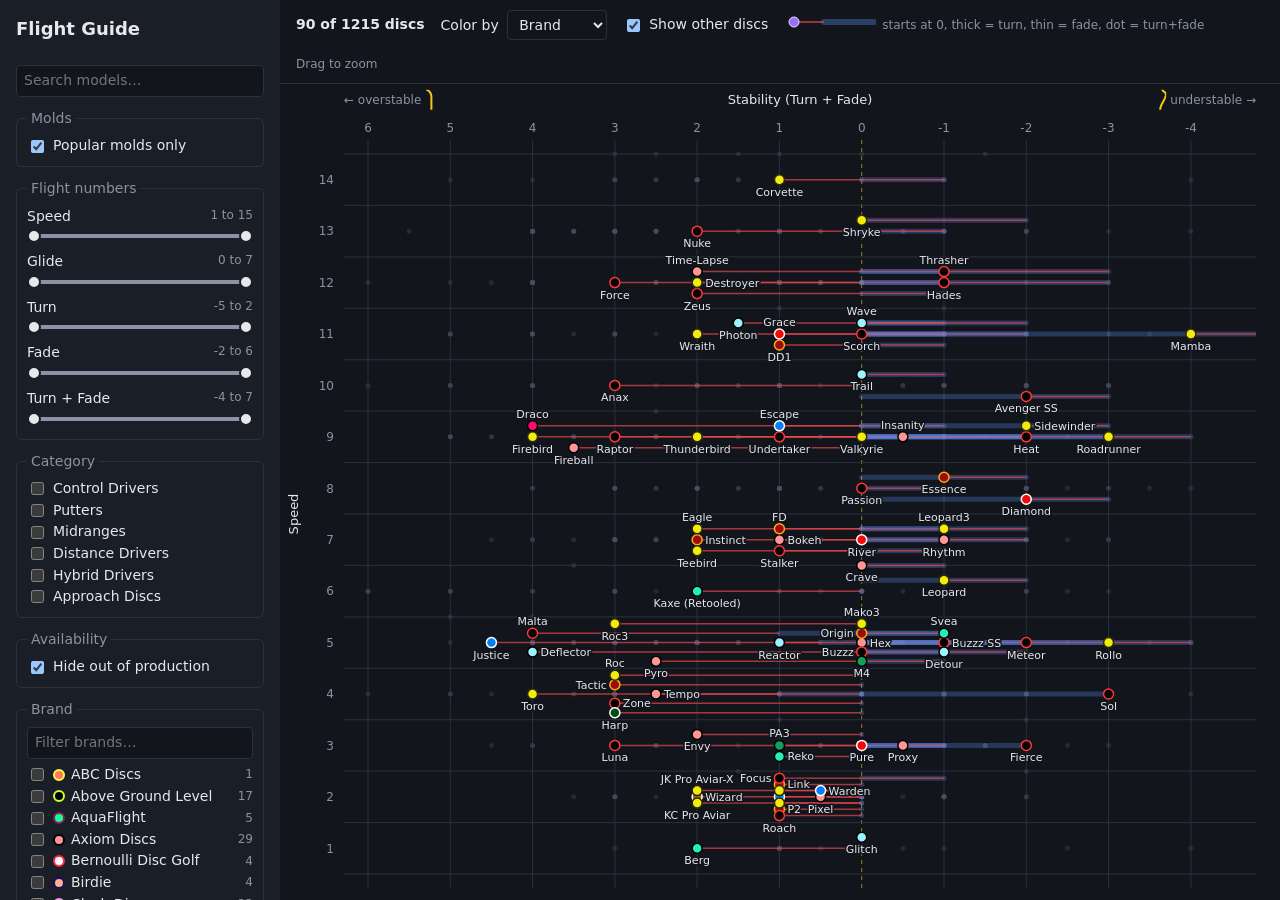
==== static/index.html @ 22c085ea "mobile: phase 3" ====
<!doctype html>
<html lang="en">
  <head>
    <meta charset="utf-8" />
    <meta name="viewport" content="width=device-width, initial-scale=1" />
    <title>Flight Guide</title>
    <link
      rel="icon"
      href="data:image/svg+xml,<svg xmlns='http://www.w3.org/2000/svg' viewBox='0 0 16 16'><text x='8' y='13' font-size='15' text-anchor='middle'>🥏</text></svg>"
    />
    <link rel="stylesheet" href="style.css" />
    <script type="module" src="app.js"></script>
  </head>
  <body>
    <form id="filters" tabindex="-1" aria-label="Filters">
      <h1>Flight Guide</h1>

      <!-- on a narrow screen the toolbar's display controls move in here -->
      <fieldset id="display-fieldset">
        <legend>Display</legend>
      </fieldset>

      <input id="q" name="q" type="search" placeholder="Search models…" autocomplete="off" />

      <fieldset>
        <legend>Molds</legend>
        <label class="check"><input type="checkbox" id="popular" checked /> Popular molds only</label>
      </fieldset>

      <fieldset>
        <legend>Flight numbers</legend>
        <div id="ranges" class="ranges"></div>
      </fieldset>

      <fieldset>
        <legend>Category</legend>
        <div id="categories" class="checks"></div>
      </fieldset>

      <fieldset>
        <legend>Availability</legend>
        <label class="check"><input type="checkbox" id="hide-oop" checked /> Hide out of production</label>
      </fieldset>

      <fieldset class="brands">
        <legend>Brand <button type="button" id="clear-brands" class="link" hidden>clear</button></legend>
        <input id="brand-search" type="search" placeholder="Filter brands…" autocomplete="off" />
        <div id="brands" class="checks"></div>
      </fieldset>

      <button type="button" id="reset">Reset all filters</button>
      <button type="button" id="about-link" class="link">About</button>
      <button type="button" id="show-discs"></button>
    </form>
    <div id="drawer-backdrop"></div>

    <main>
      <header id="toolbar">
        <strong class="bar-title">Flight Guide</strong>
        <strong id="count"></strong>
        <span id="relaxed" class="muted" hidden>beyond the popular molds</span>
        <!-- the display controls have no names: on a narrow screen they live in
             the filters form, and filterParams reads every named checkbox -->
        <span id="display">
          <label>
            Color by
            <select id="color">
              <option value="brand">Brand</option>
              <option value="category">Category</option>
              <option value="stability">Stability</option>
            </select>
          </label>
          <label class="check"><input type="checkbox" id="ghosts" checked /> Show other discs</label>
          <span class="key" aria-hidden="true">
            <svg role="presentation" width="92" height="14" viewBox="0 0 92 14">
              <line x1="90" y1="7" x2="40" y2="7" class="key-turn" />
              <line x1="40" y1="7" x2="10" y2="7" class="key-fade" />
              <circle cx="10" cy="7" r="5" class="key-dot" />
            </svg>
          </span>
          <span class="key-text">starts at 0, thick = turn, thin = fade, dot = turn+fade</span>
          <span id="legend"></span>
        </span>
        <span id="zoom-hint" class="muted">Drag to zoom</span>
        <button type="button" id="reset-zoom" hidden>Reset zoom<span class="esc-hint"> (Esc)</span></button>
        <button type="button" id="open-filters" aria-controls="filters" aria-expanded="false">
          Filters <span id="filter-badge" hidden></span>
        </button>
      </header>
      <div id="chart">
        <aside id="inline-detail" class="card" hidden></aside>
        <aside id="peek" aria-live="polite" hidden></aside>
      </div>
      <div id="empty" hidden>
        <p id="empty-text"></p>
        <button type="button" id="empty-reset">Reset zoom<span class="esc-hint"> (Esc)</span></button>
      </div>
      <div id="tooltip" role="tooltip" hidden></div>
    </main>

    <dialog id="detail">
      <form method="dialog"><button type="submit" class="close" aria-label="Close">×</button></form>
      <div id="detail-body" class="card"></div>
    </dialog>

    <dialog id="about">
      <form method="dialog"><button type="submit" class="close" aria-label="Close">×</button></form>
      <div class="card">
        <h2>About</h2>
        <p>
          Every disc's flight numbers, description and specs come from
          <a href="https://www.marshallstreetdiscgolf.com/flightguide/" target="_blank" rel="noopener"
            >Marshall Street Disc Golf's Interactive Flight Guide</a
          >, and each disc links back to its page there.
        </p>
        <p>
          The estimated flight paths are drawn from those numbers, by a model fitted to the flight curves
          Marshall Street publish for each disc.
        </p>
        <p>
          The popular molds shown by default were picked from
          <a href="https://otbdiscs.com/" target="_blank" rel="noopener">OTB Discs</a>' best sellers.
        </p>
        <p>
          The code is on
          <a href="https://github.com/llimllib/flightguide" target="_blank" rel="noopener">GitHub</a>.
        </p>
      </div>
    </dialog>
  </body>
</html>
---- static/style.css ----
:root {
  --bg: #12151c;
  --panel: #1a1e27;
  --grid: #2b313d;
  --text: #e6e8ec;
  --muted: #8a92a3;
  --accent: #f5c518;
  --turn: #5b8def;
  --fade: #e5484d;
  color-scheme: dark;
  font: 14px/1.4 system-ui, sans-serif;
}

* {
  box-sizing: border-box;
}

body {
  margin: 0;
  height: 100vh;
  display: grid;
  grid-template-columns: 280px 1fr;
  /* fill the window exactly; otherwise content like the chart's svg, which
     has a fixed size, can grow the row and scroll the page */
  grid-template-rows: minmax(0, 1fr);
  background: var(--bg);
  color: var(--text);
}

h1 {
  font-size: 18px;
  margin: 0 0 12px;
}

/* focusable only so the drawer can take focus when it opens */
#filters:focus {
  outline: none;
}

#filters {
  background: var(--panel);
  padding: 16px;
  overflow-y: auto;
  display: flex;
  flex-direction: column;
  gap: 12px;
}

fieldset {
  border: 1px solid var(--grid);
  border-radius: 6px;
  margin: 0;
  padding: 8px 10px 10px;
}

legend {
  color: var(--muted);
  padding: 0 4px;
}

input[type="search"],
select {
  background: var(--bg);
  color: var(--text);
  border: 1px solid var(--grid);
  border-radius: 4px;
  padding: 5px 7px;
  font: inherit;
  width: 100%;
}

/* two-handle sliders: two range inputs stacked on one track, with only their
   thumbs taking pointer events */

.ranges {
  display: flex;
  flex-direction: column;
  gap: 6px;
}

.range-head {
  display: flex;
  justify-content: space-between;
}

.range output {
  color: var(--muted);
  font-size: 12px;
  font-variant-numeric: tabular-nums;
}

.range.active output {
  color: var(--accent);
}

.dual {
  --thumb: 14px;
  position: relative;
  height: calc(var(--thumb) + 6px);
}

/* big enough to grab with a finger */
@media (pointer: coarse) {
  .dual {
    --thumb: 24px;
  }

  .check {
    padding: 4px 0;
  }
}

/* inset by half a thumb, since that's where the thumb centers travel */
.dual::before {
  content: "";
  position: absolute;
  left: calc(var(--thumb) / 2);
  right: calc(var(--thumb) / 2);
  top: calc(var(--thumb) / 2 + 1px);
  height: 4px;
  border-radius: 2px;
  background: linear-gradient(
    to right,
    var(--grid) var(--lo, 0%),
    var(--muted) var(--lo, 0%) var(--hi, 100%),
    var(--grid) var(--hi, 100%)
  );
}

.range.active .dual::before {
  background: linear-gradient(
    to right,
    var(--grid) var(--lo),
    var(--accent) var(--lo) var(--hi),
    var(--grid) var(--hi)
  );
}

.dual input {
  position: absolute;
  inset: 0;
  width: 100%;
  height: 100%;
  margin: 0;
  appearance: none;
  background: none;
  pointer-events: none;
}

.dual input::-webkit-slider-runnable-track {
  height: 100%;
  background: none;
}

.dual input::-moz-range-track {
  background: none;
}

.dual input::-webkit-slider-thumb {
  appearance: none;
  pointer-events: auto;
  width: var(--thumb);
  height: var(--thumb);
  margin-top: 3px;
  border-radius: 50%;
  background: var(--text);
  border: 2px solid var(--panel);
  cursor: grab;
}

.dual input::-moz-range-thumb {
  pointer-events: auto;
  width: var(--thumb);
  height: var(--thumb);
  box-sizing: border-box;
  border-radius: 50%;
  background: var(--text);
  border: 2px solid var(--panel);
  cursor: grab;
}

.dual input:active::-webkit-slider-thumb {
  cursor: grabbing;
}

.dual input:focus-visible {
  outline: none;
}

.dual input:focus-visible::-webkit-slider-thumb {
  outline: 2px solid var(--accent);
  outline-offset: 1px;
}

.dual input:focus-visible::-moz-range-thumb {
  outline: 2px solid var(--accent);
  outline-offset: 1px;
}

.checks {
  display: flex;
  flex-direction: column;
  gap: 2px;
}

.check {
  display: flex;
  align-items: center;
  gap: 6px;
  cursor: pointer;
}

.brands {
  display: flex;
  flex-direction: column;
  gap: 6px;
}

#brands {
  max-height: 320px;
  overflow-y: auto;
}

.swatch {
  width: 12px;
  height: 12px;
  border-radius: 50%;
  border: 2px solid;
  flex: none;
}

.n {
  margin-left: auto;
  color: var(--muted);
  font-size: 12px;
}

button {
  font: inherit;
  color: var(--text);
  background: var(--grid);
  border: none;
  border-radius: 4px;
  padding: 6px 10px;
  cursor: pointer;
}

button.link {
  background: none;
  color: var(--accent);
  padding: 0 2px;
}

main {
  position: relative;
  display: flex;
  flex-direction: column;
  min-width: 0;
  min-height: 0;
}

#toolbar {
  display: flex;
  align-items: center;
  flex-wrap: wrap;
  gap: 16px;
  padding: 10px 16px;
  border-bottom: 1px solid var(--grid);
}

#toolbar select {
  width: auto;
  margin-left: 4px;
}

/* no taller than a line of text, so showing it doesn't resize the toolbar */
#reset-zoom {
  padding: 0 8px;
  font-size: 12px;
  line-height: 20px;
}

/* the display controls are a group only so a narrow screen can move them into
   the filters drawer; here they sit in the toolbar as if ungrouped, with the
   legend, which is often empty, at the end */
#display {
  display: contents;
}

#legend {
  order: 1;
  display: flex;
  flex-wrap: wrap;
  gap: 4px 12px;
  font-size: 12px;
}

.key-text {
  color: var(--muted);
  font-size: 12px;
  margin-left: -10px;
}

/* the svg is positioned absolutely so its size, set from the container's,
   never feeds back into the container's. Only the plot's own svg: the single
   disc panel lives in here too, and its flight path must stay in its flow */
#chart {
  flex: 1;
  min-height: 0;
  position: relative;
  overflow: auto;
}

#chart > svg {
  position: absolute;
  top: 0;
  left: 0;
  display: block;
  cursor: crosshair;
  touch-action: none;
  user-select: none;
}

.brush {
  fill: var(--accent);
  fill-opacity: 0.1;
  stroke: var(--accent);
  stroke-dasharray: 4 3;
  pointer-events: none;
}

#zoom-hint {
  font-size: 12px;
}

#empty {
  position: absolute;
  top: 50%;
  left: 50%;
  translate: -50% -50%;
  color: var(--muted);
  text-align: center;
  background: #0b0d12ee;
  border: 1px solid var(--grid);
  border-radius: 8px;
  padding: 4px 20px 16px;
}

/* chart */

.axis .grid {
  stroke: var(--grid);
}

.axis .zero {
  stroke: var(--accent);
  stroke-dasharray: 4 4;
  opacity: 0.6;
}

.axis text {
  fill: var(--muted);
  font-size: 12px;
}

.axis .stability-icon path {
  fill: none;
  stroke: var(--accent);
  stroke-width: 2;
  stroke-linecap: round;
  vector-effect: non-scaling-stroke;
}

.axis .axis-title {
  fill: var(--text);
  font-size: 13px;
}

.ghost {
  fill: #4a5162;
  opacity: 0.35;
}

.turn,
.key-turn {
  stroke: var(--turn);
  stroke-width: var(--turn-w, 6px);
  stroke-linecap: round;
  stroke-opacity: calc(0.35 * var(--k, 1));
}

.fade,
.key-fade {
  stroke: var(--fade);
  stroke-width: 1.5;
  stroke-opacity: calc(0.85 * var(--k, 1));
}

.key-dot {
  fill: #9b6bff;
  stroke: var(--text);
}

/* the cursor is set on the svg instead, since the hit area is wider than the dot */
.disc {
  stroke-width: 1.5;
}

.lines g.hover line {
  stroke-opacity: 1;
}

.lines g.hover .turn {
  stroke-opacity: 0.6;
}

.disc.hover {
  stroke: var(--text);
  stroke-width: 2.5;
}

.label {
  fill: var(--text);
  font-size: 11px;
  pointer-events: none;
  paint-order: stroke;
  stroke: var(--bg);
  stroke-width: 3px;
  stroke-linejoin: round;
}

#tooltip {
  position: absolute;
  pointer-events: none;
  background: #0b0d12ee;
  border: 1px solid var(--grid);
  border-radius: 6px;
  padding: 8px 10px;
  font-size: 13px;
  max-width: 260px;
  z-index: 1;
}

/* the four flight numbers, each under its name */
.ratings {
  display: grid;
  grid-template-columns: repeat(4, 1fr);
  gap: 4px;
  margin: 6px 0;
}

.ratings div {
  background: #ffffff0f;
  border: 1px solid var(--grid);
  border-radius: 5px;
  padding: 3px 0;
  text-align: center;
}

.ratings span {
  display: block;
  color: var(--muted);
  font-size: 10px;
  text-transform: uppercase;
  letter-spacing: 0.06em;
}

.ratings b {
  font-variant-numeric: tabular-nums;
  font-size: 16px;
}

/* the estimated flight path */
.flight svg {
  display: block;
  width: 100%;
  height: 100%;
}

.flight-centre {
  stroke: var(--grid);
  stroke-width: 2;
  stroke-dasharray: 10 10;
}

.flight-line {
  fill: none;
  stroke: var(--accent);
  stroke-width: 7;
  stroke-linecap: round;
}

.flight-land {
  fill: var(--accent);
}

.flight-tee {
  fill: var(--muted);
}

.flight figcaption {
  display: flex;
  flex-wrap: wrap;
  align-items: center;
  justify-content: space-between;
  gap: 6px;
  color: var(--muted);
  font-size: 11px;
}

.hand-toggle button {
  background: none;
  color: var(--muted);
  border: 1px solid var(--grid);
  border-radius: 4px;
  padding: 1px 6px;
  font: inherit;
  cursor: pointer;
}

.hand-toggle button[aria-pressed="true"] {
  background: var(--grid);
  color: var(--text);
}

.muted {
  color: var(--muted);
}

/* the about link sits at the foot of the sidebar, or after the brands when
   they're long enough to scroll */
#about-link {
  margin-top: auto;
  align-self: flex-start;
}

/* detail and about dialogs */

#detail,
#about {
  background: var(--panel);
  color: var(--text);
  border: 1px solid var(--grid);
  border-radius: 8px;
  width: min(560px, 90vw);
  padding: 20px;
}

#detail::backdrop,
#about::backdrop {
  background: #0008;
}

#detail .close,
#about .close {
  float: right;
  font-size: 20px;
  line-height: 1;
  background: none;
}

/* shared by the dialog and the panel the chart shows for a single disc */
.card h2 {
  margin: 0 0 4px;
}

.card .flight {
  float: right;
  width: 150px;
  margin: 0 0 8px 14px;
}

.card .flight svg {
  height: 230px;
}

/* the tooltip's copy is a glance, not a control: no toggle, and it only earns
   its space on a screen wide enough to have it */
#tooltip .flight figcaption,
#tooltip .flight-tee {
  display: none;
}

#tooltip .flight svg {
  height: 150px;
}

@media (max-width: 900px) {
  #tooltip .flight {
    display: none;
  }
}

.card dl {
  display: grid;
  grid-template-columns: auto 1fr;
  gap: 2px 12px;
  font-size: 13px;
}

.card dt {
  color: var(--muted);
}

.card dd {
  margin: 0;
}

.card a {
  color: var(--accent);
}

/* one disc leaves the chart with almost nothing to draw, so its details take
   the space instead. Anchored inside #chart, which is the plot area below the
   toolbar, and scrolls rather than growing past it. */
#inline-detail {
  display: flex;
  flex-direction: column;
  position: absolute;
  top: 12px;
  right: 12px;
  z-index: 2;
  width: min(300px, 45%);
  max-height: calc(100% - 24px);
  overflow-y: auto;
  padding: 12px 14px;
  background: #0b0d12f2;
  border: 1px solid var(--grid);
  border-radius: 8px;
  font-size: 13px;
}

/* display: flex would otherwise beat the hidden attribute */
#inline-detail[hidden] {
  display: none;
}

/* too narrow to float the flight path beside the specs, so it gets its own
   full width row, moved up under the four numbers it's drawn from */
#inline-detail > * {
  order: 1;
}

#inline-detail > :is(h2, .muted, .ratings) {
  order: 0;
}

#inline-detail .flight {
  float: none;
  width: auto;
  margin: 4px 0 8px;
}

#inline-detail img {
  width: 88px;
  margin: 0 0 6px 10px;
}

#inline-detail h2 {
  font-size: 18px;
}

/* only a phone collapses the single disc panel */
#inline-detail .expand {
  display: none;
}

/* the card a tap on a disc opens, docked at the foot of the chart: the
   tooltip's summary, its flight beside it, and a way to the full card */
#peek {
  position: absolute;
  left: 8px;
  right: 8px;
  bottom: 8px;
  z-index: 3;
  max-width: 480px;
  margin: 0 auto;
  display: grid;
  grid-template-columns: 1fr auto;
  gap: 4px 12px;
  padding: 10px 12px;
  background: #0b0d12f2;
  border: 1px solid var(--grid);
  border-radius: 8px;
  font-size: 13px;
}

#peek[hidden] {
  display: none;
}

#peek .flight {
  grid-column: 2;
  grid-row: 1 / 3;
  width: 64px;
}

#peek .flight svg {
  height: 120px;
}

#peek .flight figcaption,
#peek .flight-tee {
  display: none;
}

.peek-actions {
  display: flex;
  align-items: center;
  gap: 8px;
}

.peek-details {
  padding: 8px 16px;
}

.peek-close {
  margin-left: auto;
  background: none;
  font-size: 22px;
  line-height: 1;
  padding: 4px 10px;
}

/* the narrow screen layout's parts, which a wide screen doesn't use */
.bar-title,
#open-filters,
#display-fieldset,
#show-discs,
#drawer-backdrop {
  display: none;
}

/* a phone: the chart gets the whole screen, and the filters become a drawer
   from the left, opened from a compact top bar. See
   docs/plans/2026-10-05-mobile-design.md */
@media (max-width: 700px) {
  /* dvh, since on iOS vh includes the area behind the address bar, and would
     push the chart's bottom edge off screen */
  body {
    grid-template-columns: 1fr;
    height: 100dvh;
  }

  #filters {
    position: fixed;
    inset: 0 auto 0 0;
    z-index: 20;
    width: min(320px, 85vw);
    padding-bottom: 0;
    translate: -100%;
    visibility: hidden;
    transition:
      translate 0.2s ease,
      visibility 0s 0.2s;
  }

  body.drawer-open #filters {
    translate: 0;
    visibility: visible;
    transition: translate 0.2s ease;
  }

  body.drawer-open #drawer-backdrop {
    display: block;
    position: fixed;
    inset: 0;
    z-index: 19;
    background: #0008;
  }

  #display-fieldset {
    display: block;
  }

  /* in the drawer the display controls stack, one per line */
  #display {
    display: flex;
    flex-direction: column;
    align-items: flex-start;
    gap: 6px;
  }

  .key-text {
    margin-left: 0;
  }

  /* pinned to the drawer's foot, however far the brands have scrolled it */
  #show-discs {
    display: block;
    position: sticky;
    bottom: 0;
    margin: 0 -16px;
    padding: 12px;
    border-radius: 0;
    background: var(--accent);
    color: var(--bg);
    font-weight: 600;
  }

  #toolbar {
    flex-wrap: nowrap;
    gap: 10px;
    padding: 8px 12px;
  }

  .bar-title {
    display: inline;
    white-space: nowrap;
  }

  /* the count gives way first when a zoomed bar runs short of room */
  #count {
    min-width: 0;
    overflow: hidden;
    text-overflow: ellipsis;
    font-weight: normal;
    color: var(--muted);
    font-size: 13px;
    white-space: nowrap;
  }

  #relaxed,
  #zoom-hint,
  .esc-hint {
    display: none;
  }

  #reset-zoom {
    margin-left: auto;
    white-space: nowrap;
  }

  #open-filters {
    display: inline-flex;
    align-items: center;
    gap: 6px;
    margin-left: auto;
  }

  #reset-zoom:not([hidden]) + #open-filters {
    margin-left: 0;
  }

  #filter-badge {
    min-width: 18px;
    padding: 0 5px;
    border-radius: 9px;
    background: var(--accent);
    color: var(--bg);
    font-size: 12px;
    font-weight: 600;
    line-height: 18px;
    text-align: center;
  }

  #filter-badge[hidden] {
    display: none;
  }

  /* the full card is a sheet covering the screen, with its close button kept
     in reach however far it's scrolled */
  #detail {
    width: 100vw;
    max-width: 100vw;
    height: 100dvh;
    max-height: 100dvh;
    margin: 0;
    border: none;
    border-radius: 0;
    padding: 0 16px 24px;
  }

  #detail > form {
    position: sticky;
    top: 0;
    z-index: 1;
    display: flex;
    justify-content: flex-end;
    margin: 0 -16px;
    padding: 6px 8px;
    background: var(--panel);
  }

  #detail .close {
    float: none;
    padding: 6px 12px;
  }

  /* as in the single disc panel: the flight path gets its own row, under the
     four numbers it's drawn from */
  #detail-body {
    display: flex;
    flex-direction: column;
  }

  #detail-body > * {
    order: 1;
  }

  #detail-body > :is(h2, .muted, .ratings) {
    order: 0;
  }

  #detail-body .flight {
    float: none;
    width: auto;
    margin: 4px 0 8px;
  }

  #detail-body .flight svg {
    height: 200px;
  }

  /* the single disc panel docks at the chart's foot like the peek card, showing
     just the disc's name and numbers until it's expanded */
  #inline-detail {
    top: auto;
    left: 8px;
    right: 8px;
    bottom: 8px;
    width: auto;
    max-height: 45%;
  }

  #inline-detail.expanded {
    max-height: calc(100% - 16px);
  }

  #inline-detail:not(.expanded) > :not(h2, .muted, .ratings, .expand) {
    display: none;
  }

  #inline-detail .expand {
    display: block;
    align-self: flex-start;
    order: 0;
    margin-top: 4px;
  }
}
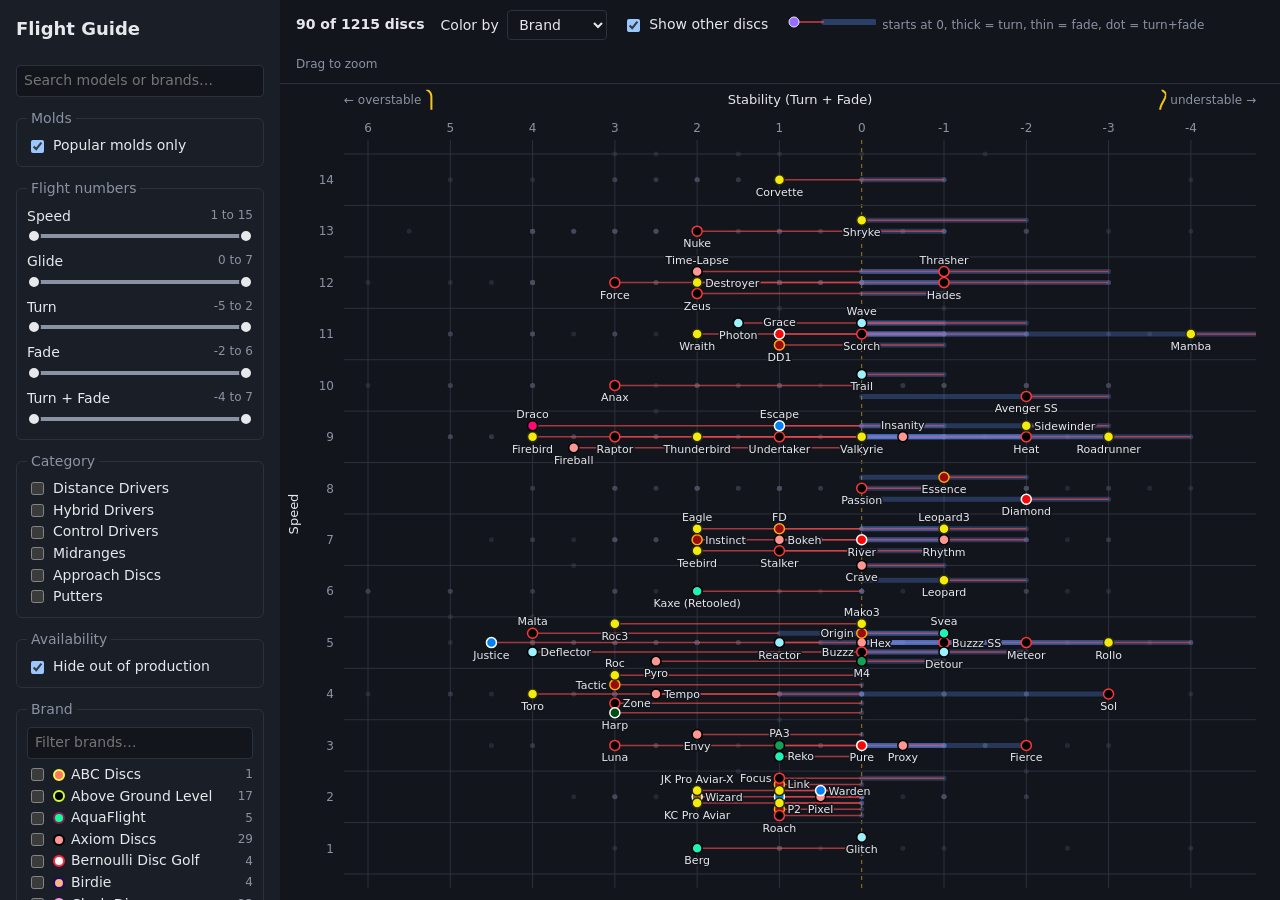
==== commit 52453bda: "search: match brand names as well as models Typing a brand in the search box gave an empty chart, or" ====
--- a/static/index.html
+++ b/static/index.html
@@ -20,7 +20,7 @@
         <legend>Display</legend>
       </fieldset>
 
-      <input id="q" name="q" type="search" placeholder="Search models…" autocomplete="off" />
+      <input id="q" name="q" type="search" placeholder="Search models or brands…" autocomplete="off" />
 
       <fieldset>
         <legend>Molds</legend>
--- a/static/style.css
+++ b/static/style.css
@@ -210,6 +210,12 @@
   cursor: pointer;
 }
 
+/* display: flex would otherwise beat the hidden attribute, which the brand
+   search uses to filter the list */
+.check[hidden] {
+  display: none;
+}
+
 .brands {
   display: flex;
   flex-direction: column;
@@ -679,7 +685,8 @@
   grid-template-columns: 1fr auto;
   gap: 4px 12px;
   padding: 10px 12px;
-  background: #0b0d12f2;
+  /* opaque, or the labels of the discs under it read through */
+  background: #0b0d12;
   border: 1px solid var(--grid);
   border-radius: 8px;
   font-size: 13px;
@@ -692,6 +699,7 @@
 #peek .flight {
   grid-column: 2;
   grid-row: 1 / 3;
+  align-self: end;
   width: 64px;
 }
 
@@ -715,7 +723,9 @@
 }
 
 .peek-close {
-  margin-left: auto;
+  position: absolute;
+  top: 2px;
+  right: 2px;
   background: none;
   font-size: 22px;
   line-height: 1;
@@ -732,9 +742,11 @@
 }
 
 /* a phone: the chart gets the whole screen, and the filters become a drawer
-   from the left, opened from a compact top bar. See
+   from the left, opened from a compact top bar. A phone on its side is wide
+   enough for the sidebar but too short for it, so a short screen counts too.
+   Keep in step with narrow in app.js. See
    docs/plans/2026-10-05-mobile-design.md */
-@media (max-width: 700px) {
+@media (max-width: 700px), (max-height: 500px) {
   /* dvh, since on iOS vh includes the area behind the address bar, and would
      push the chart's bottom edge off screen */
   body {
@@ -921,6 +933,7 @@
     bottom: 8px;
     width: auto;
     max-height: 45%;
+    background: #0b0d12;
   }
 
   #inline-detail.expanded {
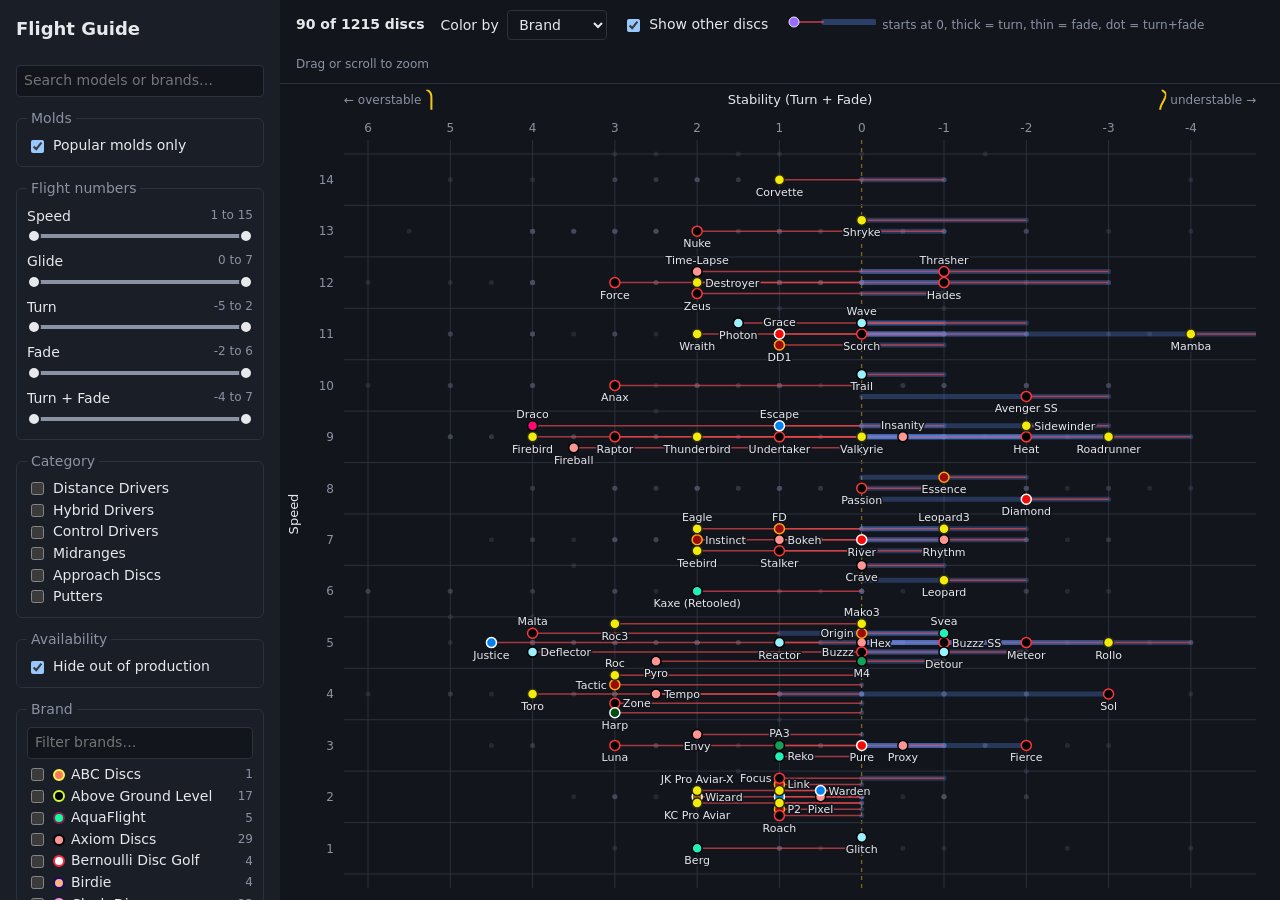
==== commit 77875423: "chart: zoom with the scroll wheel, around the pointer Zooming out stops at the automatic fit and the" ====
--- a/static/index.html
+++ b/static/index.html
@@ -9,6 +9,15 @@
       href="data:image/svg+xml,<svg xmlns='http://www.w3.org/2000/svg' viewBox='0 0 16 16'><text x='8' y='13' font-size='15' text-anchor='middle'>🥏</text></svg>"
     />
     <link rel="stylesheet" href="style.css" />
+    <!-- only the 3D chart uses three.js, and only loads it when it's asked for -->
+    <script type="importmap">
+      {
+        "imports": {
+          "three": "https://cdn.jsdelivr.net/npm/three@0.186.1/build/three.module.js",
+          "three/addons/": "https://cdn.jsdelivr.net/npm/three@0.186.1/examples/jsm/"
+        }
+      }
+    </script>
     <script type="module" src="app.js"></script>
   </head>
   <body>
@@ -81,7 +90,7 @@
           <span class="key-text">starts at 0, thick = turn, thin = fade, dot = turn+fade</span>
           <span id="legend"></span>
         </span>
-        <span id="zoom-hint" class="muted">Drag to zoom</span>
+        <span id="zoom-hint" class="muted">Drag or scroll to zoom</span>
         <button type="button" id="reset-zoom" hidden>Reset zoom<span class="esc-hint"> (Esc)</span></button>
         <button type="button" id="open-filters" aria-controls="filters" aria-expanded="false">
           Filters <span id="filter-badge" hidden></span>
@@ -125,6 +134,7 @@
           The code is on
           <a href="https://github.com/llimllib/flightguide" target="_blank" rel="noopener">GitHub</a>.
         </p>
+        <p><button type="button" id="view-toggle">3D version</button></p>
       </div>
     </dialog>
   </body>
--- a/static/style.css
+++ b/static/style.css
@@ -323,8 +323,29 @@
   left: 0;
   display: block;
   cursor: crosshair;
+  /* brushing is mouse only, so let a finger pan and pinch zoom the page */
+  touch-action: manipulation;
+  user-select: none;
+}
+
+/* the 3D chart's canvas, which the 2D chart's svg makes way for */
+#chart > canvas {
+  position: absolute;
+  top: 0;
+  left: 0;
+  display: block;
   touch-action: none;
-  user-select: none;
+}
+
+body.view-3d #chart > svg,
+body:not(.view-3d) #chart > canvas {
+  display: none;
+}
+
+/* the 3D chart has no brush zoom, ghosts or turn and fade lines, so the
+   controls and key for them go */
+body.view-3d :is(#zoom-hint, #reset-zoom, .key, .key-text, label:has(#ghosts)) {
+  display: none;
 }
 
 .brush {
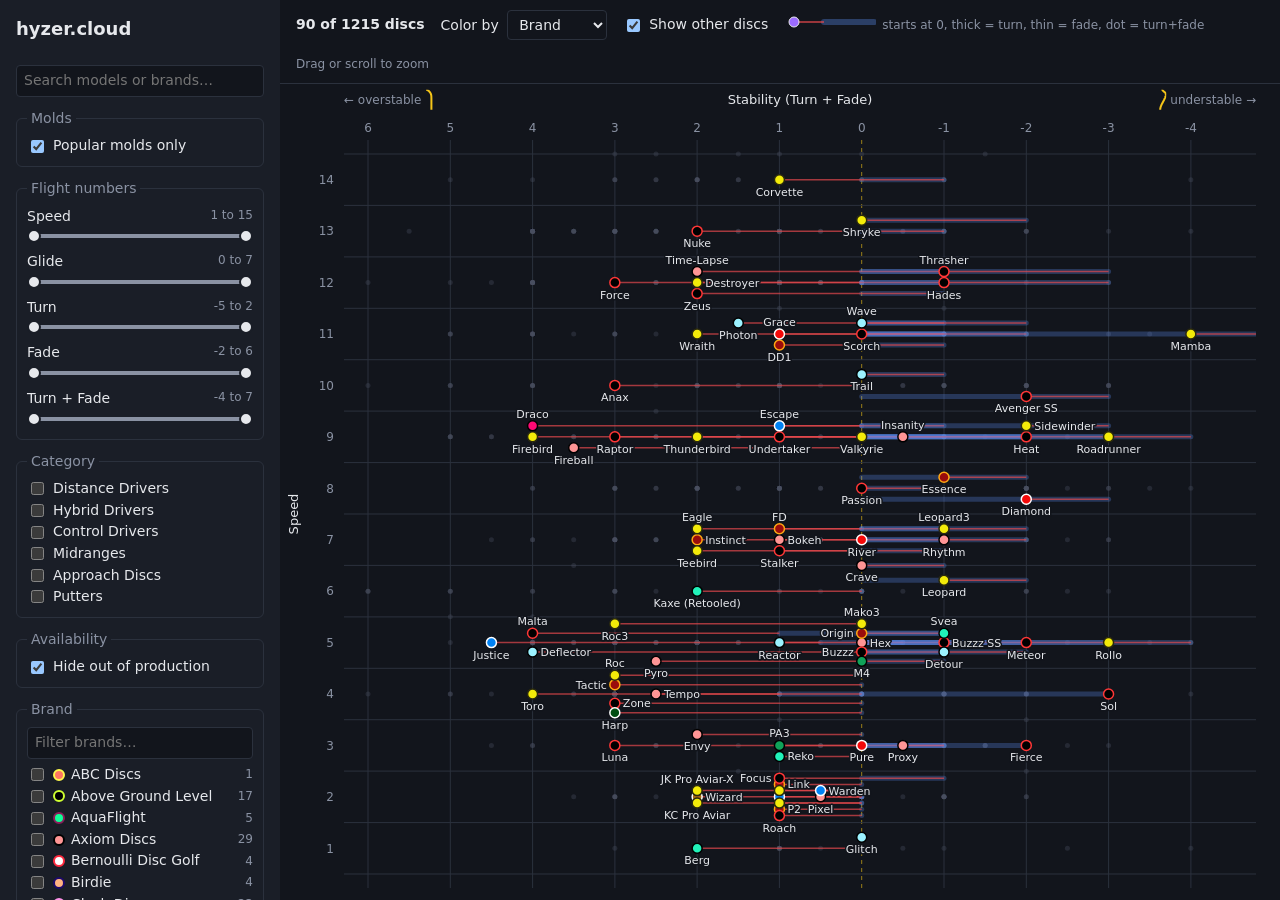
==== commit 229bb9f5: "flight guide -> hyzer.cloud" ====
--- a/static/index.html
+++ b/static/index.html
@@ -3,7 +3,7 @@
   <head>
     <meta charset="utf-8" />
     <meta name="viewport" content="width=device-width, initial-scale=1" />
-    <title>Flight Guide</title>
+    <title>hyzer.cloud</title>
     <link
       rel="icon"
       href="data:image/svg+xml,<svg xmlns='http://www.w3.org/2000/svg' viewBox='0 0 16 16'><text x='8' y='13' font-size='15' text-anchor='middle'>🥏</text></svg>"
@@ -22,7 +22,7 @@
   </head>
   <body>
     <form id="filters" tabindex="-1" aria-label="Filters">
-      <h1>Flight Guide</h1>
+      <h1>hyzer.cloud</h1>
 
       <!-- on a narrow screen the toolbar's display controls move in here -->
       <fieldset id="display-fieldset">
@@ -65,7 +65,7 @@
 
     <main>
       <header id="toolbar">
-        <strong class="bar-title">Flight Guide</strong>
+        <strong class="bar-title">hyzer.cloud</strong>
         <strong id="count"></strong>
         <span id="relaxed" class="muted" hidden>beyond the popular molds</span>
         <!-- the display controls have no names: on a narrow screen they live in
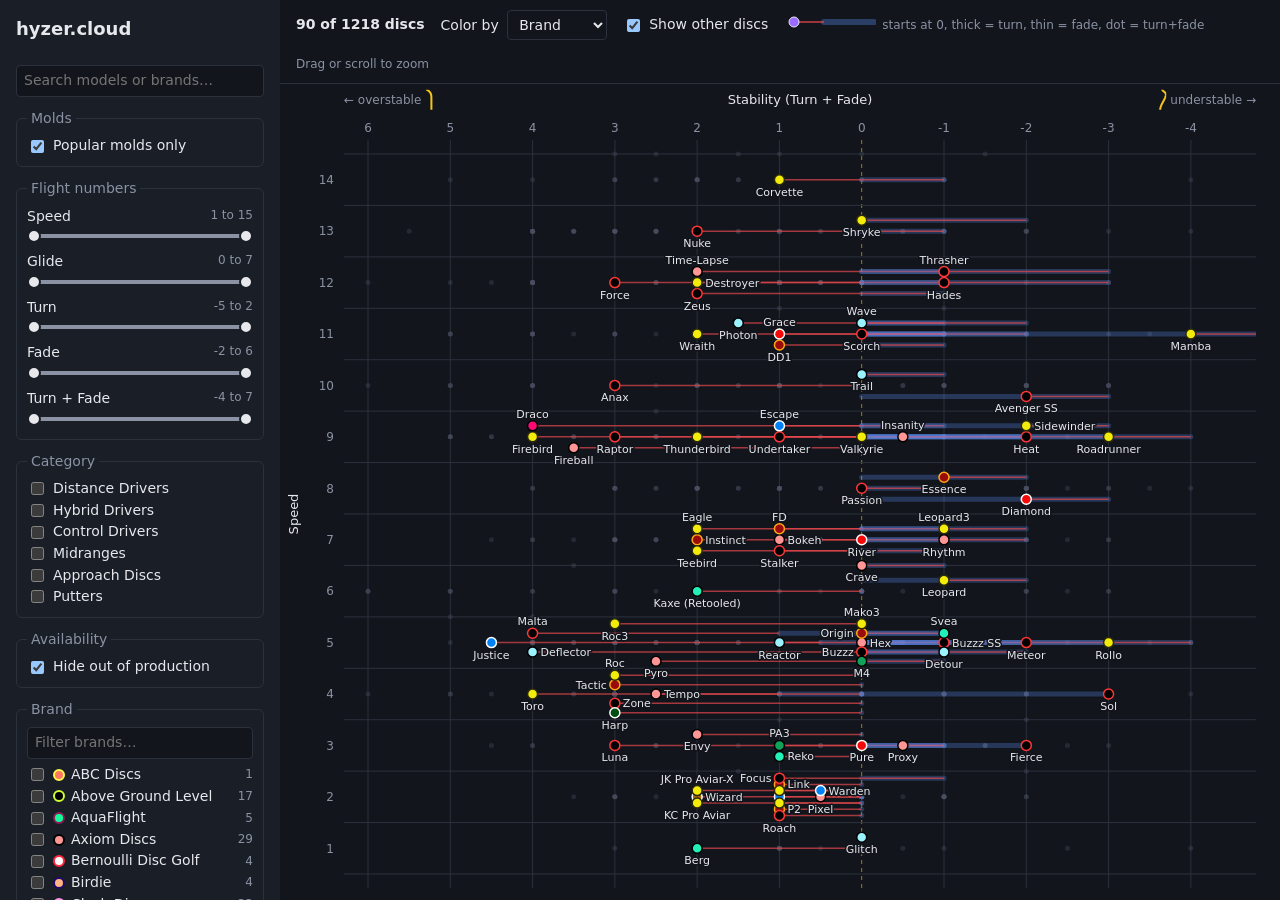
==== commit 9135a6fb: "about: credit manufacturers' numbers, link the data docs, and ask for corrections" ====
--- a/static/index.html
+++ b/static/index.html
@@ -20,6 +20,7 @@
     </script>
     <script type="module" src="app.js"></script>
   </head>
+
   <body>
     <form id="filters" tabindex="-1" aria-label="Filters">
       <h1>hyzer.cloud</h1>
@@ -29,11 +30,20 @@
         <legend>Display</legend>
       </fieldset>
 
-      <input id="q" name="q" type="search" placeholder="Search models or brands…" autocomplete="off" />
+      <input
+        id="q"
+        name="q"
+        type="search"
+        placeholder="Search models or brands…"
+        autocomplete="off"
+      />
 
       <fieldset>
         <legend>Molds</legend>
-        <label class="check"><input type="checkbox" id="popular" checked /> Popular molds only</label>
+        <label class="check"
+          ><input type="checkbox" id="popular" checked /> Popular molds
+          only</label
+        >
       </fieldset>
 
       <fieldset>
@@ -48,12 +58,25 @@
 
       <fieldset>
         <legend>Availability</legend>
-        <label class="check"><input type="checkbox" id="hide-oop" checked /> Hide out of production</label>
+        <label class="check"
+          ><input type="checkbox" id="hide-oop" checked /> Hide out of
+          production</label
+        >
       </fieldset>
 
       <fieldset class="brands">
-        <legend>Brand <button type="button" id="clear-brands" class="link" hidden>clear</button></legend>
-        <input id="brand-search" type="search" placeholder="Filter brands…" autocomplete="off" />
+        <legend>
+          Brand
+          <button type="button" id="clear-brands" class="link" hidden>
+            clear
+          </button>
+        </legend>
+        <input
+          id="brand-search"
+          type="search"
+          placeholder="Filter brands…"
+          autocomplete="off"
+        />
         <div id="brands" class="checks"></div>
       </fieldset>
 
@@ -79,7 +102,10 @@
               <option value="stability">Stability</option>
             </select>
           </label>
-          <label class="check"><input type="checkbox" id="ghosts" checked /> Show other discs</label>
+          <label class="check"
+            ><input type="checkbox" id="ghosts" checked /> Show other
+            discs</label
+          >
           <span class="key" aria-hidden="true">
             <svg role="presentation" width="92" height="14" viewBox="0 0 92 14">
               <line x1="90" y1="7" x2="40" y2="7" class="key-turn" />
@@ -87,12 +113,21 @@
               <circle cx="10" cy="7" r="5" class="key-dot" />
             </svg>
           </span>
-          <span class="key-text">starts at 0, thick = turn, thin = fade, dot = turn+fade</span>
+          <span class="key-text"
+            >starts at 0, thick = turn, thin = fade, dot = turn+fade</span
+          >
           <span id="legend"></span>
         </span>
         <span id="zoom-hint" class="muted">Drag or scroll to zoom</span>
-        <button type="button" id="reset-zoom" hidden>Reset zoom<span class="esc-hint"> (Esc)</span></button>
-        <button type="button" id="open-filters" aria-controls="filters" aria-expanded="false">
+        <button type="button" id="reset-zoom" hidden>
+          Reset zoom<span class="esc-hint"> (Esc)</span>
+        </button>
+        <button
+          type="button"
+          id="open-filters"
+          aria-controls="filters"
+          aria-expanded="false"
+        >
           Filters <span id="filter-badge" hidden></span>
         </button>
       </header>
@@ -102,37 +137,65 @@
       </div>
       <div id="empty" hidden>
         <p id="empty-text"></p>
-        <button type="button" id="empty-reset">Reset zoom<span class="esc-hint"> (Esc)</span></button>
+        <button type="button" id="empty-reset">
+          Reset zoom<span class="esc-hint"> (Esc)</span>
+        </button>
       </div>
       <div id="tooltip" role="tooltip" hidden></div>
     </main>
 
     <dialog id="detail">
-      <form method="dialog"><button type="submit" class="close" aria-label="Close">×</button></form>
+      <form method="dialog">
+        <button type="submit" class="close" aria-label="Close">×</button>
+      </form>
       <div id="detail-body" class="card"></div>
     </dialog>
 
     <dialog id="about">
-      <form method="dialog"><button type="submit" class="close" aria-label="Close">×</button></form>
+      <form method="dialog">
+        <button type="submit" class="close" aria-label="Close">×</button>
+      </form>
       <div class="card">
         <h2>About</h2>
         <p>
-          Every disc's flight numbers, description and specs come from
-          <a href="https://www.marshallstreetdiscgolf.com/flightguide/" target="_blank" rel="noopener"
+          Disc numbers, description and details come from
+          <a
+            href="https://www.marshallstreetdiscgolf.com/flightguide/"
+            target="_blank"
+            rel="noopener"
             >Marshall Street Disc Golf's Interactive Flight Guide</a
-          >, and each disc links back to its page there.
-        </p>
-        <p>
-          The estimated flight paths are drawn from those numbers, by a model fitted to the flight curves
-          Marshall Street publish for each disc.
+          >, and I'm beginning to gather them from manufacturers as well. See
+          <a
+            href="https://github.com/llimllib/hyzer.cloud/blob/main/docs/data.md"
+            target="_blank"
+            rel="noopener"
+            >how the data is built</a
+          >.
+        </p>
+        <p>
+          Estimated flight paths are drawn strictly from flight numbers, and do
+          not reflect anything other than those numbers
         </p>
         <p>
           The popular molds shown by default were picked from
-          <a href="https://otbdiscs.com/" target="_blank" rel="noopener">OTB Discs</a>' best sellers.
+          <a href="https://otbdiscs.com/" target="_blank" rel="noopener"
+            >OTB Discs</a
+          >' best sellers.
         </p>
         <p>
           The code is on
-          <a href="https://github.com/llimllib/flightguide" target="_blank" rel="noopener">GitHub</a>.
+          <a
+            href="https://github.com/llimllib/hyzer.cloud"
+            target="_blank"
+            rel="noopener"
+            >GitHub</a
+          >. For questions or corrections,
+          <a href="mailto:bill@billmill.org">email me</a> or
+          <a
+            target="_blank"
+            href="https://github.com/llimllib/hyzer.cloud/issues/new"
+            >file an issue</a
+          >
         </p>
         <p><button type="button" id="view-toggle">3D version</button></p>
       </div>
